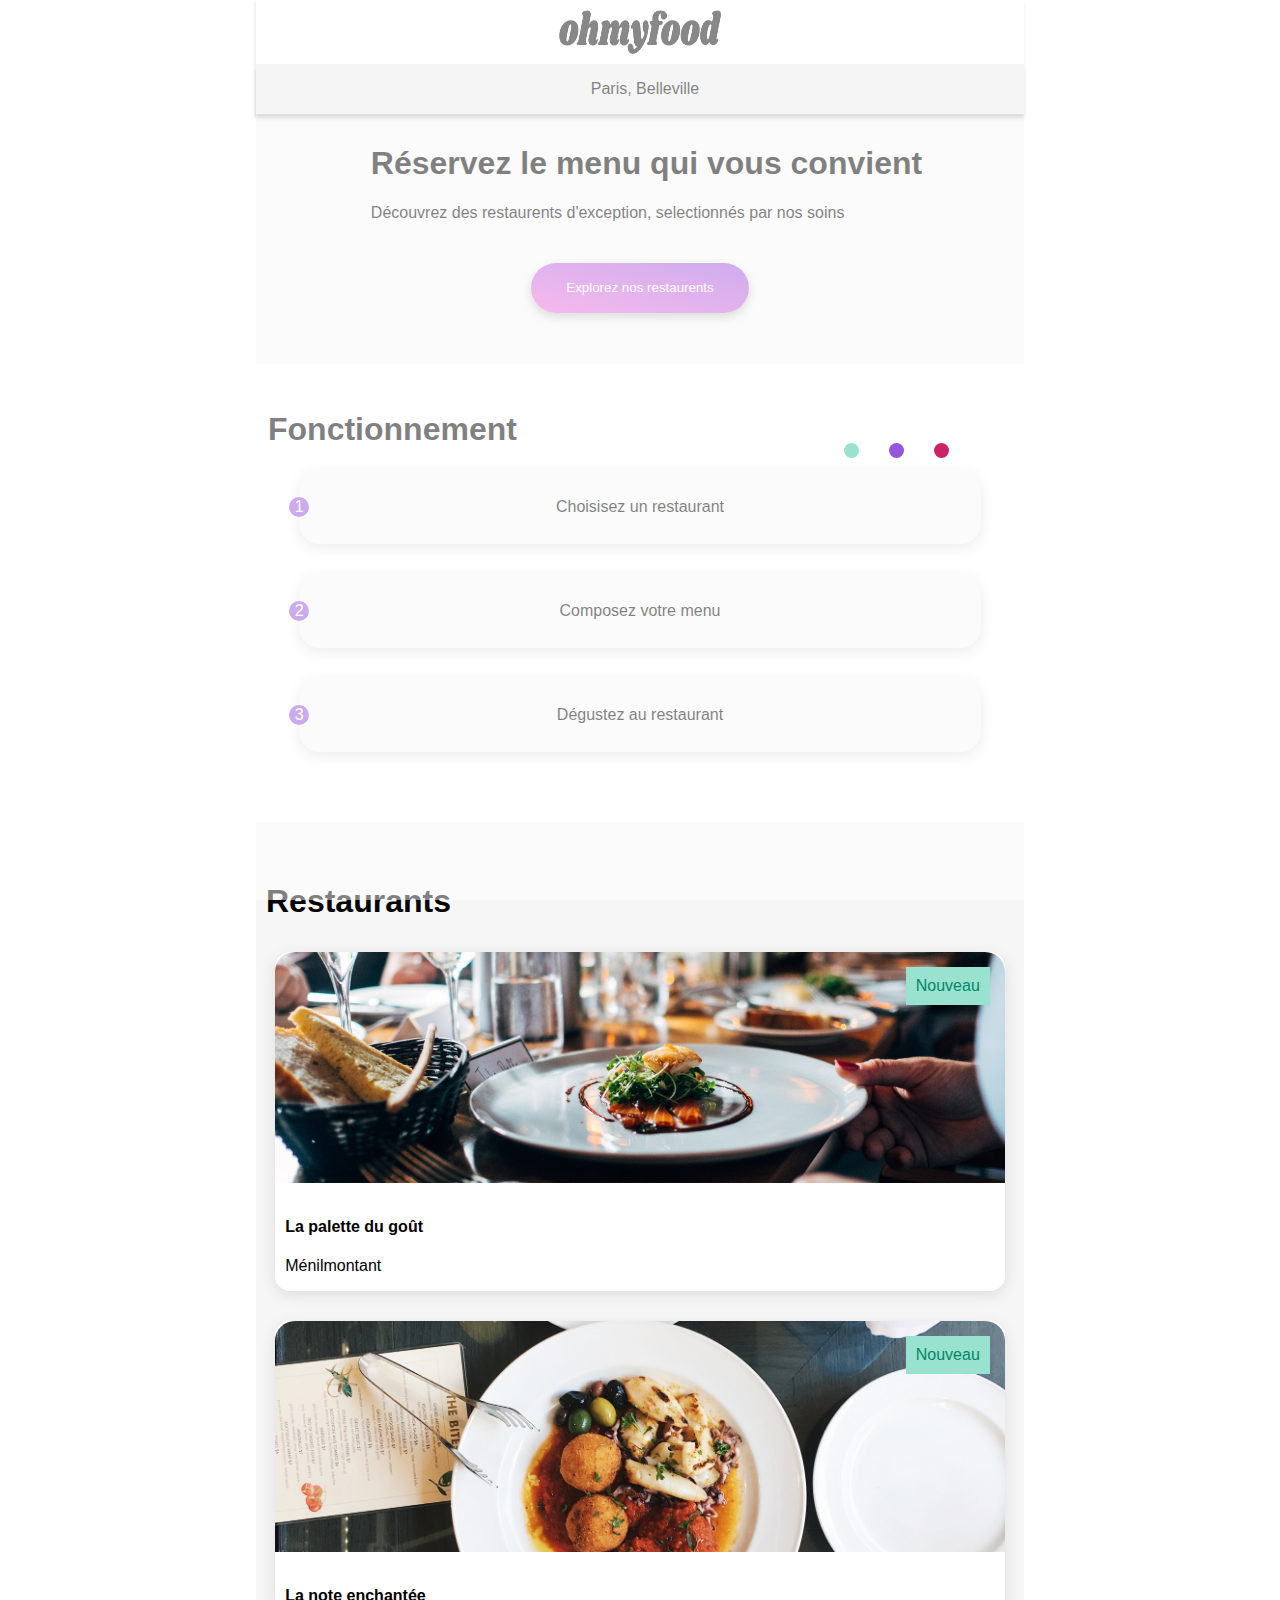
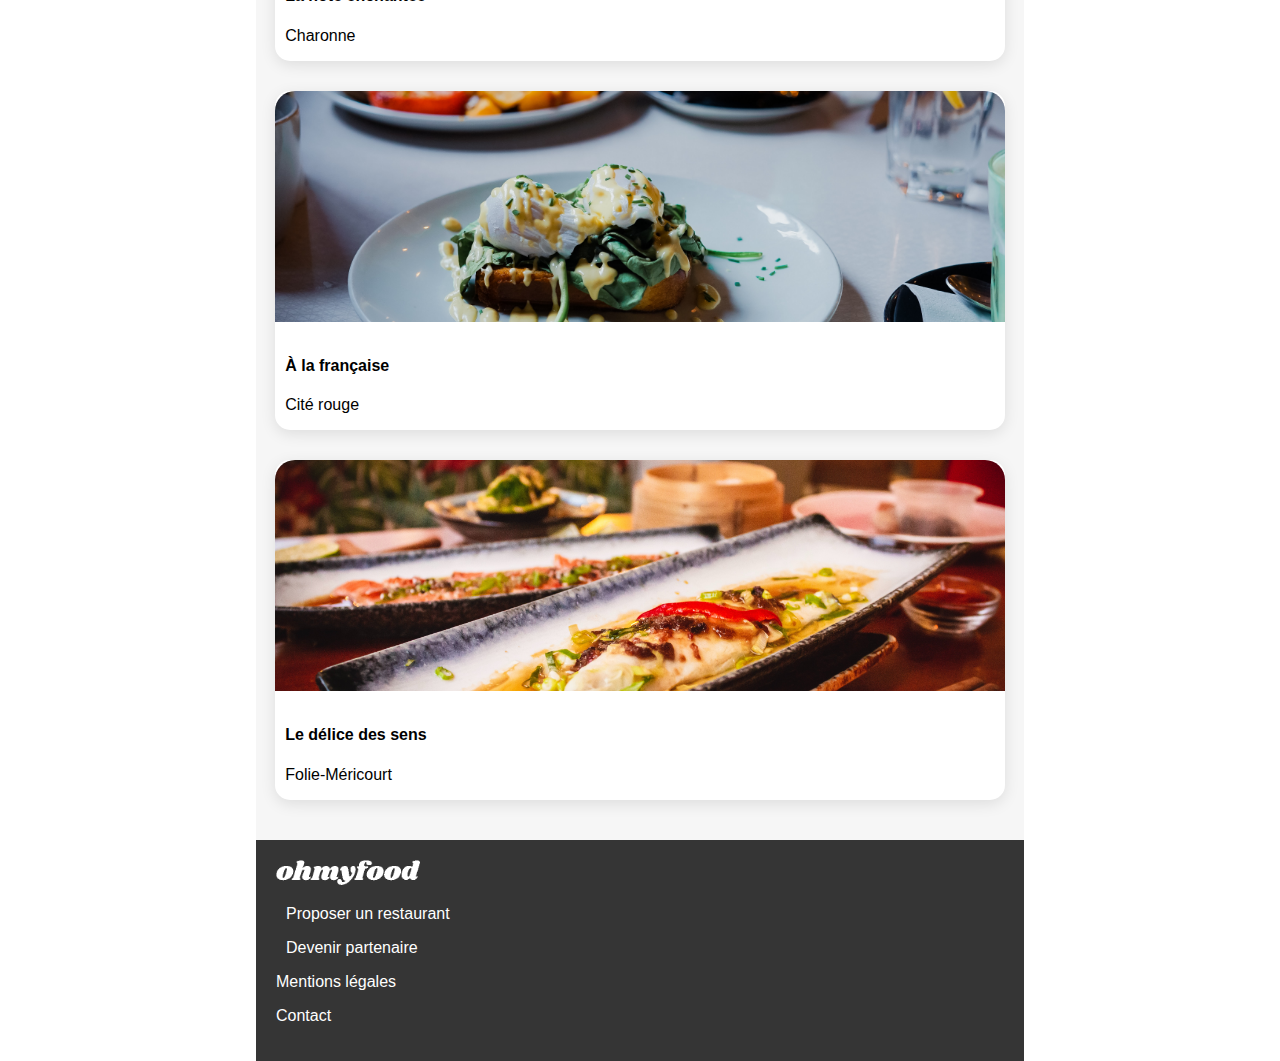
==== index.html @ d4ada237 "initial commit" ====
<!DOCTYPE html>
<html lang="fr">
  <head>
    <meta charset="UTF-8" />
    <meta name="viewport" content="width=device-width, initial-scale=1.0" />
    <title>ohmyfood</title>
    <link rel="preconnect" href="https://fonts.googleapis.com" />
    <link rel="preconnect" href="https://fonts.gstatic.com" crossorigin />
    <link
      href="https://fonts.googleapis.com/css2?family=Roboto:wght@100&display=swap"
      rel="stylesheet"
    />
    <link
      rel="stylesheet"
      href="https://cdnjs.cloudflare.com/ajax/libs/font-awesome/6.2.1/css/all.min.css"
      integrity="sha512-MV7K8+y+gLIBoVD59lQIYicR65iaqukzvf/nwasF0nqhPay5w/9lJmVM2hMDcnK1OnMGCdVK+iQrJ7lzPJQd1w=="
      crossorigin="anonymous"
      referrerpolicy="no-referrer"
    />
    <link rel="stylesheet" href="style.css" />
  </head>

  <body>
    <header>
      <div class="header">
        <div class="logo">
          <img src="images/logo/ohmyfood.png" alt="logo" />
        </div>
        <div class="location">
          <i class="fa-solid fa-location-dot"></i> Paris, Belleville
        </div>
      </div>
    </header>

    <main>
      <div class="loaderContainer">
        <div class="loaderContent">
          <div class="dot"></div>
          <div class="dot d2"></div>
          <div class="dot d3"></div>
        </div>
      </div>
      <section class="title">
        <div class="title_text">
          <h1>Réservez le menu qui vous convient</h1>
          <p>
            Découvrez des restaurents d'exception, selectionnés par nos soins
          </p>
        </div>
        <button>Explorez nos restaurents</button>
      </section>

      <section class="fonctionnement">
        <h1>Fonctionnement</h1>
        <div class="fonctionnement_card">
          <div class="card">
            <div class="numero">1</div>
            <div class="card_icon">
              <div class="logo_container">
                <i class="fa-solid fa-mobile-screen-button"></i>
              </div>
            </div>
            Choisisez un restaurant
          </div>

          <div class="card">
            <div class="numero">2</div>
            <div class="logo_container">
              <i class="fa-solid fa-list-ul"></i>
            </div>
            Composez votre menu
          </div>
          <div class="card">
            <div class="numero">3</div>
            <div class="logo_container logo_purple">
              <i class="fa-solid fa-store"></i>
            </div>
            Dégustez au restaurant
          </div>
        </div>
      </section>

      <section class="restaurants">
        <h1>Restaurants</h1>
        <div class="restaurants_card">
          <a href="./menu-palette.html"
            ><article class="card">
              <div class="image_container">
                <div class="nouveau">Nouveau</div>
                <img
                  src="./images/restaurants/jay-wennington-N_Y88TWmGwA-unsplash.jpg"
                  alt="image restaurant Ménilmontant"
                />
              </div>
              <div class="card-content">
                <div>
                  <h4>La palette du goût</h4>
                  <p>Ménilmontant</p>
                </div>
                <div class="content__heart">
                  <i class="content__heart__empty fa-regular fa-heart"></i>
                  <i class="content__heart__fill fa-solid fa-heart"></i>
                </div>
              </div></article
          ></a>
          <a href="./menu-note.html"
            ><article class="card">
              <div class="image_container">
                <div class="nouveau">Nouveau</div>
                <img
                  src="./images/restaurants/stil-u2Lp8tXIcjw-unsplash.jpg"
                  alt="image restaurant Charonne"
                />
              </div>
              <div class="card-content">
                <div>
                  <h4>La note enchantée</h4>
                  <p>Charonne</p>
                </div>
                <div class="content__heart">
                  <i class="content__heart__empty fa-regular fa-heart"></i>
                  <i class="content__heart__fill fa-solid fa-heart"></i>
                </div>
              </div></article
          ></a>
          <a href="./menu-francaise.html"
            ><article class="card">
              <div class="image_container">
                <img
                  src="./images/restaurants/toa-heftiba-DQKerTsQwi0-unsplash.jpg"
                  alt="image restaurant Cité rouge"
                />
              </div>
              <div class="card-content">
                <div>
                  <h4>À la française</h4>
                  <p>Cité rouge</p>
                </div>
                <div class="content__heart">
                  <i class="content__heart__empty fa-regular fa-heart"></i>
                  <i class="content__heart__fill fa-solid fa-heart"></i>
                </div>
              </div></article
          ></a>
          <a href="./menu-delice.html"
            ><article class="card">
              <div class="image_container">
                <img
                  src="./images/restaurants/louis-hansel-shotsoflouis-qNBGVyOCY8Q-unsplash.jpg"
                  alt="image restaurant Folie-Méricourt"
                />
              </div>
              <div class="card-content">
                <div>
                  <h4>Le délice des sens</h4>
                  <p>Folie-Méricourt</p>
                </div>
                <div class="content__heart">
                  <i class="content__heart__empty fa-regular fa-heart"></i>
                  <i class="content__heart__fill fa-solid fa-heart"></i>
                </div>
              </div></article
          ></a>
        </div>
      </section>
    </main>

    <footer>
      <div class="footer">
        <img
          class="footer_title"
          src="./images/logo/ohmyfood_white.png"
          alt="logo ohmyfood"
        />
        <div class="footer_content">
          <p class="footer_icon">
            <i class="fa-sharp fa-solid fa-utensils" style="color: #ffffff"></i
            >Proposer un restaurant
          </p>
          <p class="footer_icon">
            <i class="fa-solid fa-handshake-angle" style="color: #ffffff"></i
            >Devenir partenaire
          </p>
          <p>Mentions légales</p>
          <p>Contact</p>
        </div>
      </div>
    </footer>
  </body>
</html>
---- style.css ----
* {
    font-family: 'robot', sans-serif;
}

body {
    max-width: 768px;
    margin: auto
}

.loaderContainer {
    /* Firefox */
    -webkit-animation: cssAnimation 0s ease-in 5s forwards;
    /* Safari and Chrome */
    /* Opera */
    animation: cssAnimation 0s ease-in 5s forwards;
    -webkit-animation-fill-mode: forwards;
    animation-fill-mode: forwards;
}

.loaderContent {
    top: 0px;
    bottom: 0px;
    position: fixed;
    width: 100%;
    display: -webkit-box;
    display: -ms-flexbox;
    display: flex;
    -webkit-box-pack: center;
    -ms-flex-pack: center;
    justify-content: center;
    -webkit-box-align: center;
    -ms-flex-align: center;
    align-items: center;
    -webkit-transition: opacity 1s ease-in-out;
    transition: opacity 1s ease-in-out;
    background-color: rgba(255, 255, 255, 0.5);
    z-index: 10;
    -webkit-animation: cssAnimation 0s 1.3s forwards;
    animation: cssAnimation 0s 1.3s forwards;
    visibility: visible;
}

@-webkit-keyframes cssAnimation {
    to {
        visibility: hidden;
    }
}

@keyframes cssAnimation {
    to {
        visibility: hidden;
    }
}

.dot {
    width: 15px;
    height: 15px;
    border-radius: 50%;
    background: #99e2d0;
    margin: 0 15px;
    -webkit-animation: loader infinite 0.3s alternate;
    animation: loader infinite 0.3s alternate;
}

.d2 {
    -webkit-animation-delay: 0.05s;
    animation-delay: 0.05s;
    background: #9356dc;
}

.d3 {
    -webkit-animation-delay: 0.1s;
    animation-delay: 0.1s;
    background: #cc2366;
}

@-webkit-keyframes loader {
    100% {
        -webkit-transform: translateY(-30px);
        transform: translateY(-30px);
    }
}

@keyframes loader {
    100% {
        -webkit-transform: translateY(-30px);
        transform: translateY(-30px);
    }
}

.header {
    display: flex;
    justify-content: center;
    align-items: center;
    flex-direction: column;
}

.location {
    box-shadow: 0px 4px 4px 0px #00000040;
}

.logo {
    display: flex;
    box-shadow: 0px 2px 4px 0px #00000026;
    width: 100%;
    justify-content: center;
    align-items: center;
    padding: 10px 0;

}

.logo img {
    height: 44px;
    width: 162px;
}

.numero {
    display: flex;
    justify-content: center;
    align-items: center;
    background-color: #9356DC;
    ;
    color: white;
    height: 20px;
    width: 20px;
    border-radius: 10px;
    position: absolute;
    left: -10px;
}

.logo_container {
    display: flex;
    justify-content: center;
    align-items: center;
    height: 100%;
    width: 20px;
    position: absolute;
    left: 28px;
    top: 0;

}

.logo_purple {
    color: #9356DC;

}


.location {
    display: flex;
    justify-content: center;
    align-items: center;
    background: #EAEAEA;
    width: 100%;
    height: 50px;
    gap: 10px;
}

.location i {
    color: #353535;
}

.title {
    display: flex;
    flex-direction: column;
    justify-content: center;
    align-items: center;
    background: #F6F6F6;
    padding-top: 0;

}

.title_text {
    padding: 10px 38px 10px 51px;

}

button {
    margin-bottom: 51px;
    margin-top: 15px;
}

.title button {
    background: linear-gradient(193.33deg, #9356DC -11.44%, #FF79DA 123.93%);
    color: white;
    width: 218px;
    height: 50px;
    top: 50px;
    border-radius: 25px;
    box-shadow: 0px 4px 10px 0px #00000040;
    border: none;

}

.fonctionnement {
    padding: 26px 12px 0 12px;
}

.fonctionnement_card {
    display: flex;
    flex-direction: column;
    align-items: center;
    gap: 30px;
    padding-bottom: 70px;

}

.fonctionnement .card {
    display: flex;
    justify-content: center;
    height: 62px;
    border-radius: 20px;
    background: #F6F6F6;
    box-shadow: 0px 4px 15px 0px #00000026;
    width: 90%;
    align-items: center;
    position: relative;
    padding: 6px;
}

.card_icon {
    background: #7E7E7E;

}

.fa-heart {
    font-size: 30px;
    margin-bottom: 20px;
}

.content__heart__empty {
    position: relative;
    left: 34px;
}

.content__heart__fill {
    position: relative;
    height: 30px;
    width: 30px;
    opacity: 0;
    transition: opacity 0.5s ease;
    background: linear-gradient(to bottom, #9356dc, #FF79DA);
    background-clip: text;
    color: transparent;


}

.content__heart__fill:hover {
    opacity: 1;
}



.restaurants {
    background: #F6F6F6;
    padding-top: 30px;
    padding-bottom: 30px;

}

.restaurants h1 {
    padding: 10px;
}

.restaurants a {
    width: 95%;
    text-decoration: none;
    color: black;
}


.restaurants_card {
    display: flex;
    flex-direction: column;
    align-items: center;
    gap: 20px;
}

.restaurants .card {
    width: 100%;
    height: 20%;
    border-radius: 15px;
    box-shadow: 0px 4px 15px 0px #0000001A;
    background: #FFFFFF;

}

.image_container {
    overflow: hidden;
    position: relative;

}

.image_container img {
    width: 100%;
    height: 231px;
    top: -57px;
    left: -3px;
    border-top-left-radius: 20px;
    border-top-right-radius: 20px;
    object-fit: cover
}

.nouveau {
    position: absolute;
    right: 15px;
    top: 15px;
    background-color: #99E2D0;
    color: #008766;
    padding: 10px;
}

.card-content {
    margin: 10px;
    position: relative;
    display: flex;
    justify-content: space-between;
    align-items: flex-end;
}



.footer {
    background: #353535;
    color: white;
    padding: 20px;

}

.footer_title {
    padding-bottom: 10px;
}

.footer img {
    padding: 0;
    height: 25px;

}

.footer_icon {
    display: flex;
    gap: 10px;
}






@media (min-width: 1440px) {
    body {
        max-width: 1440px;
    }

    .header {
        width: 100%;
    }

    .location {
        box-shadow: none;
    }

    .logo_container {
        left: 43px;
    }

    .logo img {
        height: 34px;
        width: 200px;
    }

    .fonctionnement {
        padding: 4px 136px 30px 116px;
    }

    .fonctionnement h1,
    .restaurants h1 {
        padding-top: 30px;
    }

    .fonctionnement_card {
        flex-direction: row;
    }

    .fonctionnement .card {
        justify-content: space-around;
        height: 45px;
    }



    .restaurants {
        padding: 0 50px 30px 50px;
    }

    .restaurants a {
        width: 44%;
        padding: 32px 20px 0 20px;
    }

    .restaurants_card {
        flex-direction: row;
        flex-wrap: wrap;
        width: 100%;
        justify-content: space-around;
        padding-left: 17px;
    }

    .restaurants_card .card {
        width: 100%;
    }

    .footer {
        display: flex;
        flex-direction: row-reverse;
        align-items: flex-end;
        gap: 68px;
        padding: 32px 84px 29px 10px;
    }


    .footer_content {
        display: flex;

    }

    .footer_content p {
        margin: 0 10px;

    }

}
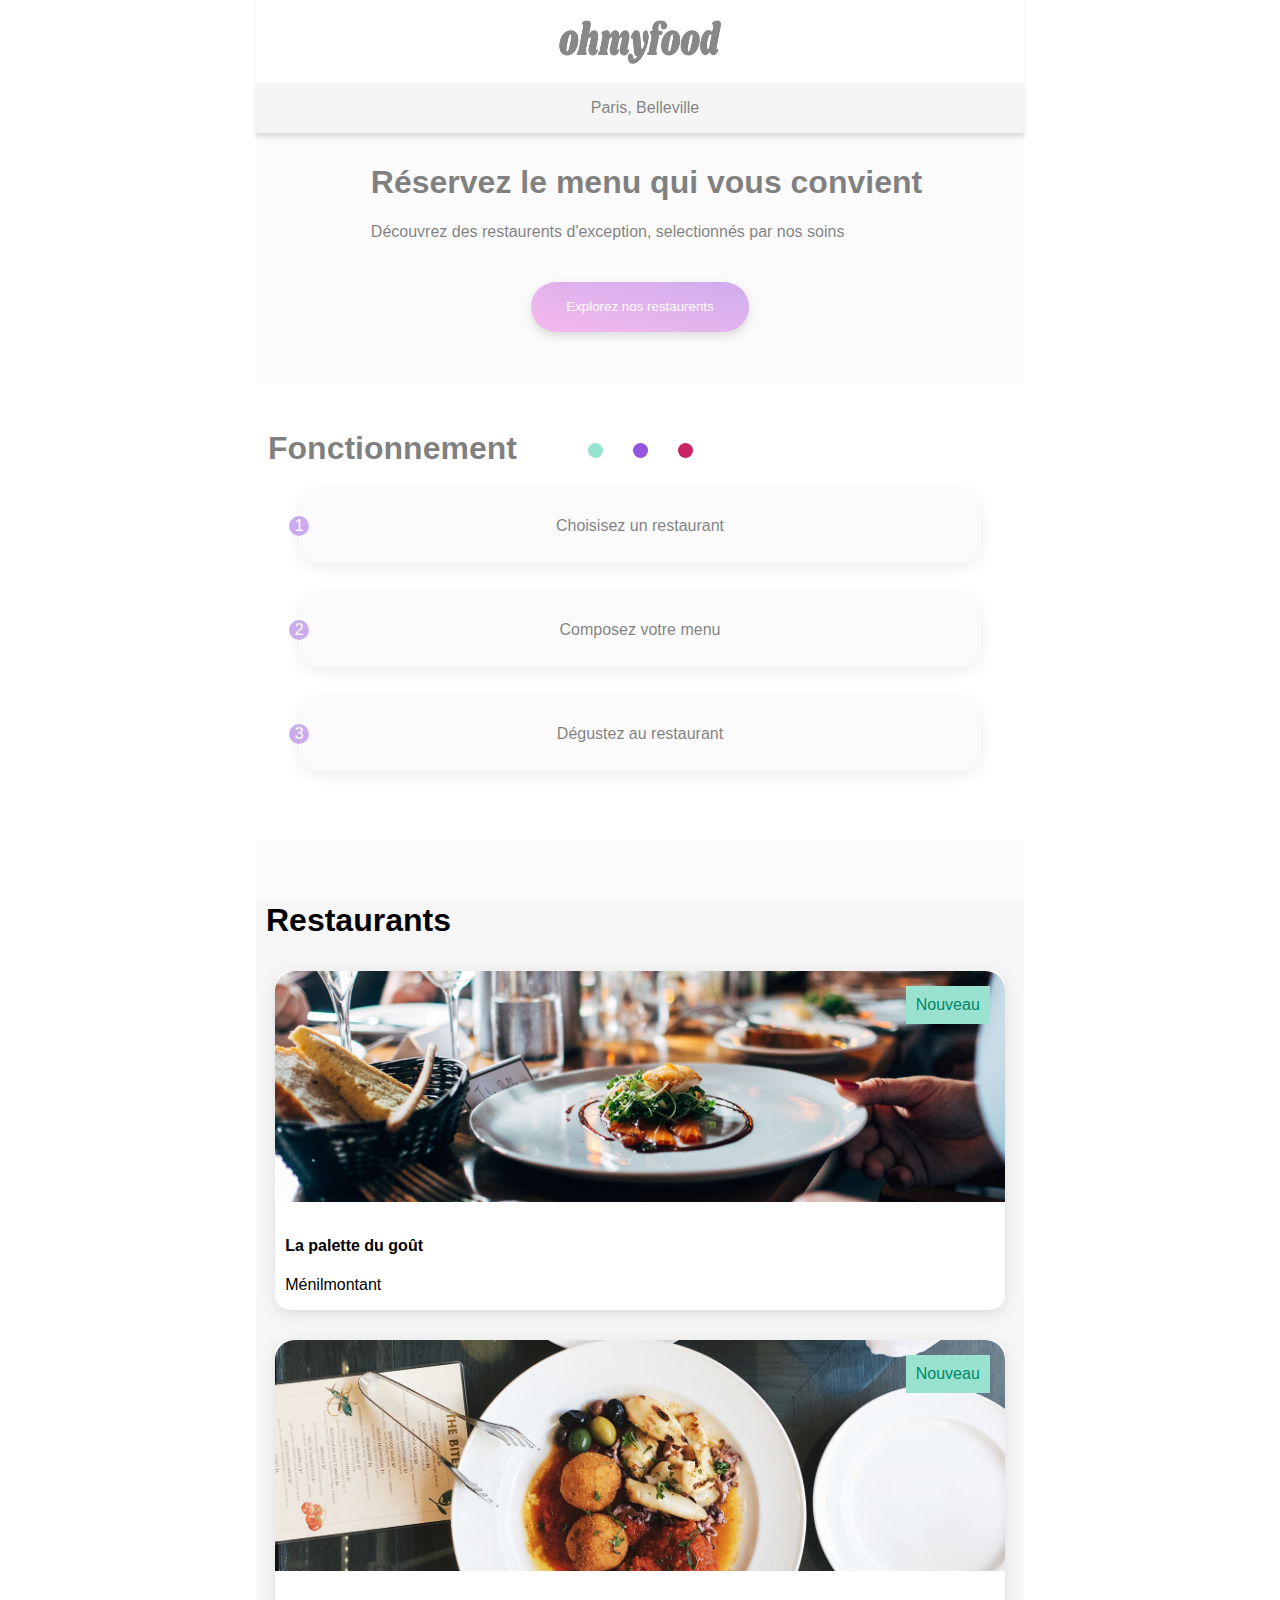
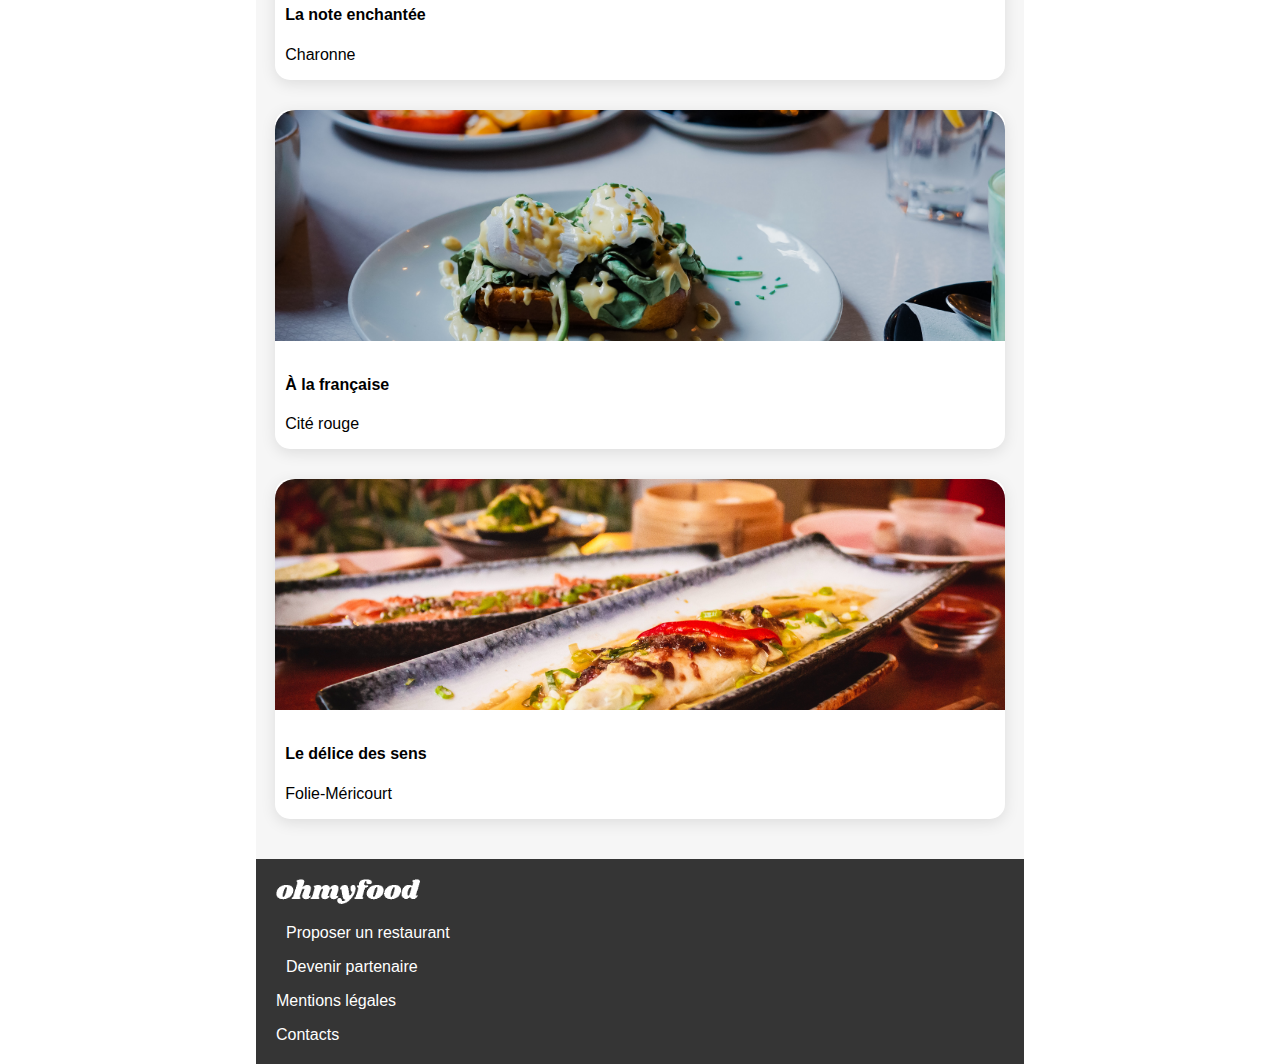
==== commit 5f18ece0: "update css" ====
--- a/index.html
+++ b/index.html
@@ -182,7 +182,9 @@
             >Devenir partenaire
           </p>
           <p>Mentions légales</p>
-          <p>Contact</p>
+          <a href="mailto:ohmyfood@contact.com" class="footer--link">
+            Contacts
+          </a>
         </div>
       </div>
     </footer>
--- a/style.css
+++ b/style.css
@@ -8,6 +8,9 @@
 }
 
 .loaderContainer {
+    display: flex;
+    justify-content: center;
+    align-items: center;
     /* Firefox */
     -webkit-animation: cssAnimation 0s ease-in 5s forwards;
     /* Safari and Chrome */
@@ -106,6 +109,7 @@
     justify-content: center;
     align-items: center;
     padding: 10px 0;
+    height: 63px;
 
 }
 
@@ -178,6 +182,15 @@
 button {
     margin-bottom: 51px;
     margin-top: 15px;
+}
+
+button:hover {
+    opacity: 0.9;
+
+}
+
+.title button:hover {
+    box-shadow: 0px 8px 14px 0px #00000059;
 }
 
 .title button {
@@ -343,6 +356,10 @@
     gap: 10px;
 }
 
+.footer--link {
+    color: white;
+    text-decoration: none;
+}
 
 
 
@@ -350,7 +367,7 @@
 
 @media (min-width: 1440px) {
     body {
-        max-width: 1440px;
+        max-width: 2560px;
     }
 
     .header {
